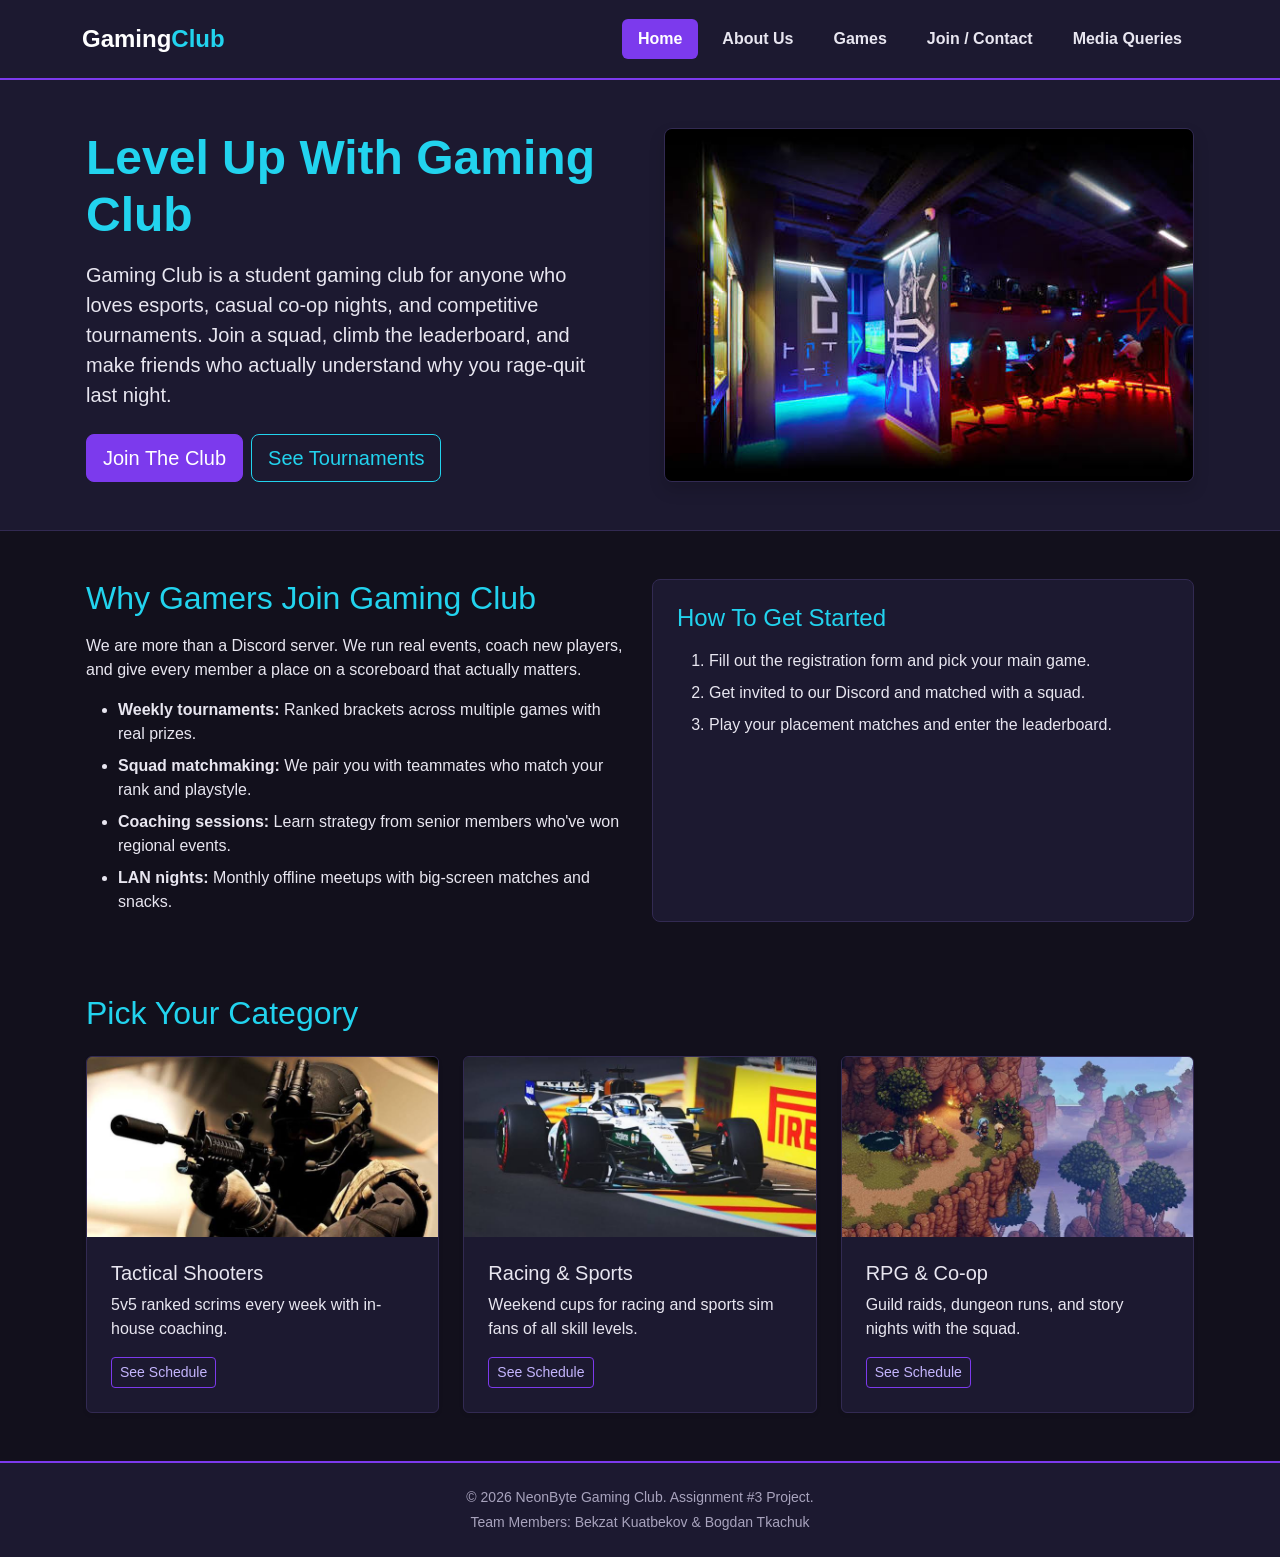
==== assignment3/index.html @ 928a2f24 "Assignment #3: Media Queries + Bootstrap Grid - assignment3/: separate Bootstrap 5 copy of the site " ====
<!DOCTYPE html>
<html lang="en" data-bs-theme="dark">
<head>
  <!-- Assignment #3: Media Queries + Bootstrap Grid | Team: Bogdan | Group: SE-2511 | Page by: Bekzat Kuatbekov -->
  <meta charset="UTF-8">
  <meta name="viewport" content="width=device-width, initial-scale=1.0">
  <title>NeonByte Gaming - Home</title>
  <link rel="stylesheet" href="https://cdn.jsdelivr.net/npm/bootstrap@5.3.3/dist/css/bootstrap.min.css">
  <link rel="stylesheet" href="css/style.css">
</head>
<body class="d-flex flex-column min-vh-100">

<a class="visually-hidden-focusable btn btn-primary position-absolute top-0 start-0 m-2" href="#main">Skip to main content</a>

<!-- Task 5: Bootstrap navbar (collapses into a hamburger below lg) -->
<nav class="navbar navbar-expand-lg bg-dark border-bottom border-2 border-primary sticky-top py-3" aria-label="Main navigation">
  <div class="container">
    <a class="navbar-brand fw-bold fs-4" href="index.html">Gaming<span class="text-info">Club</span></a>
    <button class="navbar-toggler" type="button" data-bs-toggle="collapse" data-bs-target="#mainNav"
            aria-controls="mainNav" aria-expanded="false" aria-label="Toggle navigation">
      <span class="navbar-toggler-icon"></span>
    </button>
    <div class="collapse navbar-collapse" id="mainNav">
      <ul class="navbar-nav ms-auto gap-lg-2 mt-3 mt-lg-0 fw-semibold">
        <li class="nav-item"><a class="nav-link active rounded px-3" aria-current="page" href="index.html">Home</a></li>
        <li class="nav-item"><a class="nav-link rounded px-3" href="about.html">About Us</a></li>
        <li class="nav-item"><a class="nav-link rounded px-3" href="games.html">Games</a></li>
        <li class="nav-item"><a class="nav-link rounded px-3" href="contact.html">Join / Contact</a></li>
        <li class="nav-item"><a class="nav-link rounded px-3" href="media-queries.html">Media Queries</a></li>
      </ul>
    </div>
  </div>
</nav>

<main id="main" class="flex-grow-1">

  <!-- Task 3: two-column section (col-lg-6) -->
  <section class="bg-body-tertiary border-bottom py-4 py-md-5" aria-labelledby="hero-title">
    <div class="container px-3 px-sm-2 px-md-3">
      <div class="row align-items-center g-4 g-lg-5">
        <div class="col-12 col-lg-6">
          <h1 id="hero-title" class="display-5 fw-bold mb-3">Level Up With Gaming Club</h1>
          <p class="lead mb-4">Gaming Club is a student gaming club for anyone who loves esports,
            casual co-op nights, and competitive tournaments. Join a squad,
            climb the leaderboard, and make friends who actually understand
            why you rage-quit last night.</p>
          <!-- Task 6: Bootstrap buttons (btn-lg, primary + outline) -->
          <div class="d-flex flex-wrap gap-2">
            <a href="contact.html" class="btn btn-primary btn-lg">Join The Club</a>
            <a href="games.html" class="btn btn-outline-info btn-lg">See Tournaments</a>
          </div>
        </div>
        <div class="col-12 col-lg-6">
          <img src="../images/im2.jpg" alt="Gamer wearing a headset playing on a PC setup with RGB lighting"
               class="img-fluid w-100 rounded-3 border shadow">
        </div>
      </div>
    </div>
  </section>

  <!-- Task 3: second two-column section (col-md-6 / col-lg-6) -->
  <section class="container px-3 px-sm-2 px-md-3 py-4 py-md-5" aria-labelledby="why-title">
    <div class="row g-4">
      <div class="col-12 col-md-6 col-lg-6">
        <h2 id="why-title" class="mb-3">Why Gamers Join Gaming Club</h2>
        <p class="mb-3">We are more than a Discord server. We run real events, coach new
          players, and give every member a place on a scoreboard that
          actually matters.</p>
        <ul class="mb-0">
          <li class="mb-2"><strong>Weekly tournaments:</strong> Ranked brackets across
            multiple games with real prizes.</li>
          <li class="mb-2"><strong>Squad matchmaking:</strong> We pair you with teammates
            who match your rank and playstyle.</li>
          <li class="mb-2"><strong>Coaching sessions:</strong> Learn strategy from senior
            members who've won regional events.</li>
          <li class="mb-2"><strong>LAN nights:</strong> Monthly offline meetups with
            big-screen matches and snacks.</li>
        </ul>
      </div>
      <div class="col-12 col-md-6 col-lg-6">
        <div class="bg-body-tertiary border rounded-3 h-100 p-3 p-md-4">
          <h3 class="h4 mb-3">How To Get Started</h3>
          <ol class="mb-0">
            <li class="mb-2">Fill out the registration form and pick your main game.</li>
            <li class="mb-2">Get invited to our Discord and matched with a squad.</li>
            <li class="mb-2">Play your placement matches and enter the leaderboard.</li>
          </ol>
        </div>
      </div>
    </div>
  </section>

  <!-- Task 3 + Task 8: three-column section (col-lg-4) with Bootstrap cards -->
  <section class="container px-3 px-sm-2 px-md-3 pb-4 pb-md-5 mt-lg-4" aria-labelledby="cat-title">
    <h2 id="cat-title" class="mb-4">Pick Your Category</h2>
    <div class="row g-4">
      <div class="col-12 col-md-6 col-lg-4">
        <article class="card nb-card h-100 shadow-sm">
          <img src="../images/im3.jpg" alt="Tactical shooter game scene on a monitor" class="card-img-top nb-card-img">
          <div class="card-body d-flex flex-column p-4">
            <h3 class="card-title h5">Tactical Shooters</h3>
            <p class="card-text">5v5 ranked scrims every week with in-house coaching.</p>
            <a href="games.html" class="btn btn-outline-primary btn-sm align-self-start mt-auto">See Schedule</a>
          </div>
        </article>
      </div>
      <div class="col-12 col-md-6 col-lg-4">
        <article class="card nb-card h-100 shadow-sm">
          <img src="../images/im4.jpg" alt="Racing game controller and steering wheel setup" class="card-img-top nb-card-img">
          <div class="card-body d-flex flex-column p-4">
            <h3 class="card-title h5">Racing &amp; Sports</h3>
            <p class="card-text">Weekend cups for racing and sports sim fans of all skill levels.</p>
            <a href="games.html" class="btn btn-outline-primary btn-sm align-self-start mt-auto">See Schedule</a>
          </div>
        </article>
      </div>
      <div class="col-12 col-md-12 col-lg-4">
        <article class="card nb-card h-100 shadow-sm">
          <img src="../images/im5.jpg" alt="Fantasy role playing game character on screen" class="card-img-top nb-card-img">
          <div class="card-body d-flex flex-column p-4">
            <h3 class="card-title h5">RPG &amp; Co-op</h3>
            <p class="card-text">Guild raids, dungeon runs, and story nights with the squad.</p>
            <a href="games.html" class="btn btn-outline-primary btn-sm align-self-start mt-auto">See Schedule</a>
          </div>
        </article>
      </div>
    </div>
  </section>

</main>

<footer class="bg-dark border-top border-2 border-primary text-center py-4 px-3 mt-auto">
  <div class="container">
    <p class="small text-body-secondary mb-1">&copy; 2026 NeonByte Gaming Club. Assignment #3 Project.</p>
    <p class="small text-body-secondary mb-0">Team Members: Bekzat Kuatbekov &amp; Bogdan Tkachuk</p>
  </div>
</footer>

<script src="https://cdn.jsdelivr.net/npm/bootstrap@5.3.3/dist/js/bootstrap.bundle.min.js"></script>
</body>
</html>
---- assignment3/css/style.css ----
/* =========================================================
   NeonByte Gaming - Assignment #3 (Bootstrap 5 version)
   This file ONLY re-colours Bootstrap to keep our neon palette.
   All layout comes from the Bootstrap grid, and ALL margins /
   paddings come from Bootstrap spacing utilities (m-*, p-*).

   Palette (same as Assignment 1-2):
   - Background (deep space):  #12101c
   - Panel background:         #1c1930
   - Border:                   #322a52
   - Primary accent (neon):    #7c3aed
   - Secondary accent (cyan):  #22d3ee
   - Text (light):             #e8e6f0
   ========================================================= */

/* ---------- Bootstrap CSS variables -> our palette ---------- */
:root[data-bs-theme="dark"] {
    --bs-body-font-family: 'Segoe UI', Tahoma, Verdana, sans-serif;
    --bs-body-bg: #12101c;
    --bs-body-bg-rgb: 18, 16, 28;
    --bs-body-color: #e8e6f0;
    --bs-body-color-rgb: 232, 230, 240;
    --bs-secondary-color: #a8a3bd;           /* muted text, 6.9:1 on panel */
    --bs-heading-color: #22d3ee;              /* cyan headings like before */
    --bs-border-color: #322a52;
    --bs-tertiary-bg: #1c1930;                /* .bg-body-tertiary = panel */
    --bs-tertiary-bg-rgb: 28, 25, 48;
    --bs-dark-rgb: 28, 25, 48;                /* .bg-dark = panel colour */
    --bs-primary: #7c3aed;
    --bs-primary-rgb: 124, 58, 237;           /* .border-primary = neon purple */
    --bs-info: #22d3ee;
    --bs-info-rgb: 34, 211, 238;              /* .text-info / .border-info = cyan */
    --bs-link-color: #22d3ee;
    --bs-link-color-rgb: 34, 211, 238;
    --bs-link-hover-color: #a78bfa;           /* lighter purple = readable on dark */
    --bs-link-hover-color-rgb: 167, 139, 250;
}

/* ---------- Navbar link states ---------- */
.navbar .nav-link {
    color: #e8e6f0;
    transition: background-color 0.2s ease, color 0.2s ease;
}

.navbar .nav-link:hover,
.navbar .nav-link:focus-visible,
.navbar .nav-link.active {
    background-color: #7c3aed;
    color: #ffffff;
}

/* ---------- Buttons: Bootstrap button variables re-coloured ---------- */
.btn-primary {
    --bs-btn-color: #ffffff;
    --bs-btn-bg: #7c3aed;
    --bs-btn-border-color: #7c3aed;
    --bs-btn-hover-color: #ffffff;
    --bs-btn-hover-bg: #6d28d9;
    --bs-btn-hover-border-color: #6d28d9;
    --bs-btn-active-color: #ffffff;
    --bs-btn-active-bg: #5b21b6;
    --bs-btn-active-border-color: #5b21b6;
    --bs-btn-focus-shadow-rgb: 124, 58, 237;
}

.btn-outline-primary {
    --bs-btn-color: #c4b5fd;
    --bs-btn-border-color: #7c3aed;
    --bs-btn-hover-color: #ffffff;
    --bs-btn-hover-bg: #7c3aed;
    --bs-btn-hover-border-color: #7c3aed;
    --bs-btn-active-color: #ffffff;
    --bs-btn-active-bg: #6d28d9;
    --bs-btn-active-border-color: #6d28d9;
    --bs-btn-focus-shadow-rgb: 124, 58, 237;
}

.btn-outline-info {
    --bs-btn-color: #22d3ee;
    --bs-btn-border-color: #22d3ee;
    --bs-btn-hover-color: #12101c;
    --bs-btn-hover-bg: #22d3ee;
    --bs-btn-hover-border-color: #22d3ee;
    --bs-btn-active-color: #12101c;
    --bs-btn-active-bg: #22d3ee;
    --bs-btn-active-border-color: #22d3ee;
}

/* ---------- Cards ---------- */
.card {
    --bs-card-bg: #1c1930;
    --bs-card-border-color: #322a52;
}

.nb-card {
    transition: transform 0.2s ease, box-shadow 0.2s ease, border-color 0.2s ease;
}

.nb-card:hover {
    transform: translateY(-6px);
    box-shadow: 0 10px 24px rgba(124, 58, 237, 0.35);
    border-color: #7c3aed;
}

.nb-card-img {
    height: 180px;
    object-fit: cover;
}

/* Circular profile image (border-radius: 50% via .rounded-circle) */
.nb-profile-img {
    width: 140px;
    height: 140px;
    object-fit: cover;
}

.nb-banner {
    height: 220px;
    object-fit: cover;
}

.nb-highlight {
    --bs-card-bg: rgba(124, 58, 237, 0.12);
}

/* Sidebar list with cyan accent (like Assignment 2) */
.nb-list-item {
    background-color: #12101c;
    border-left: 3px solid #22d3ee;
}

/* ---------- Table ---------- */
.nb-table {
    --bs-table-bg: #1c1930;
    --bs-table-color: #e8e6f0;
    --bs-table-border-color: #322a52;
    --bs-table-striped-bg: #241f3d;
    --bs-table-striped-color: #e8e6f0;
    --bs-table-hover-bg: #2e2650;
    --bs-table-hover-color: #ffffff;
}

.nb-table thead th {
    --bs-table-bg: #7c3aed;
    --bs-table-color: #ffffff;
}

/* ---------- Forms ---------- */
.form-control:focus,
.form-select:focus,
.form-check-input:focus {
    border-color: #22d3ee;
    box-shadow: 0 0 0 0.25rem rgba(34, 211, 238, 0.25);
}

.form-check-input:checked {
    background-color: #7c3aed;
    border-color: #7c3aed;
}

/* ---------- Carousel ---------- */
.carousel-item img {
    aspect-ratio: 640 / 420;
    object-fit: cover;
}

/* Bootstrap's dark mode turns carousel arrows/indicators black;
   keep them white so they stay visible on our images */
:root[data-bs-theme="dark"] .carousel .carousel-control-prev-icon,
:root[data-bs-theme="dark"] .carousel .carousel-control-next-icon {
    filter: none;
}

:root[data-bs-theme="dark"] .carousel .carousel-indicators [data-bs-target] {
    background-color: #ffffff;
}
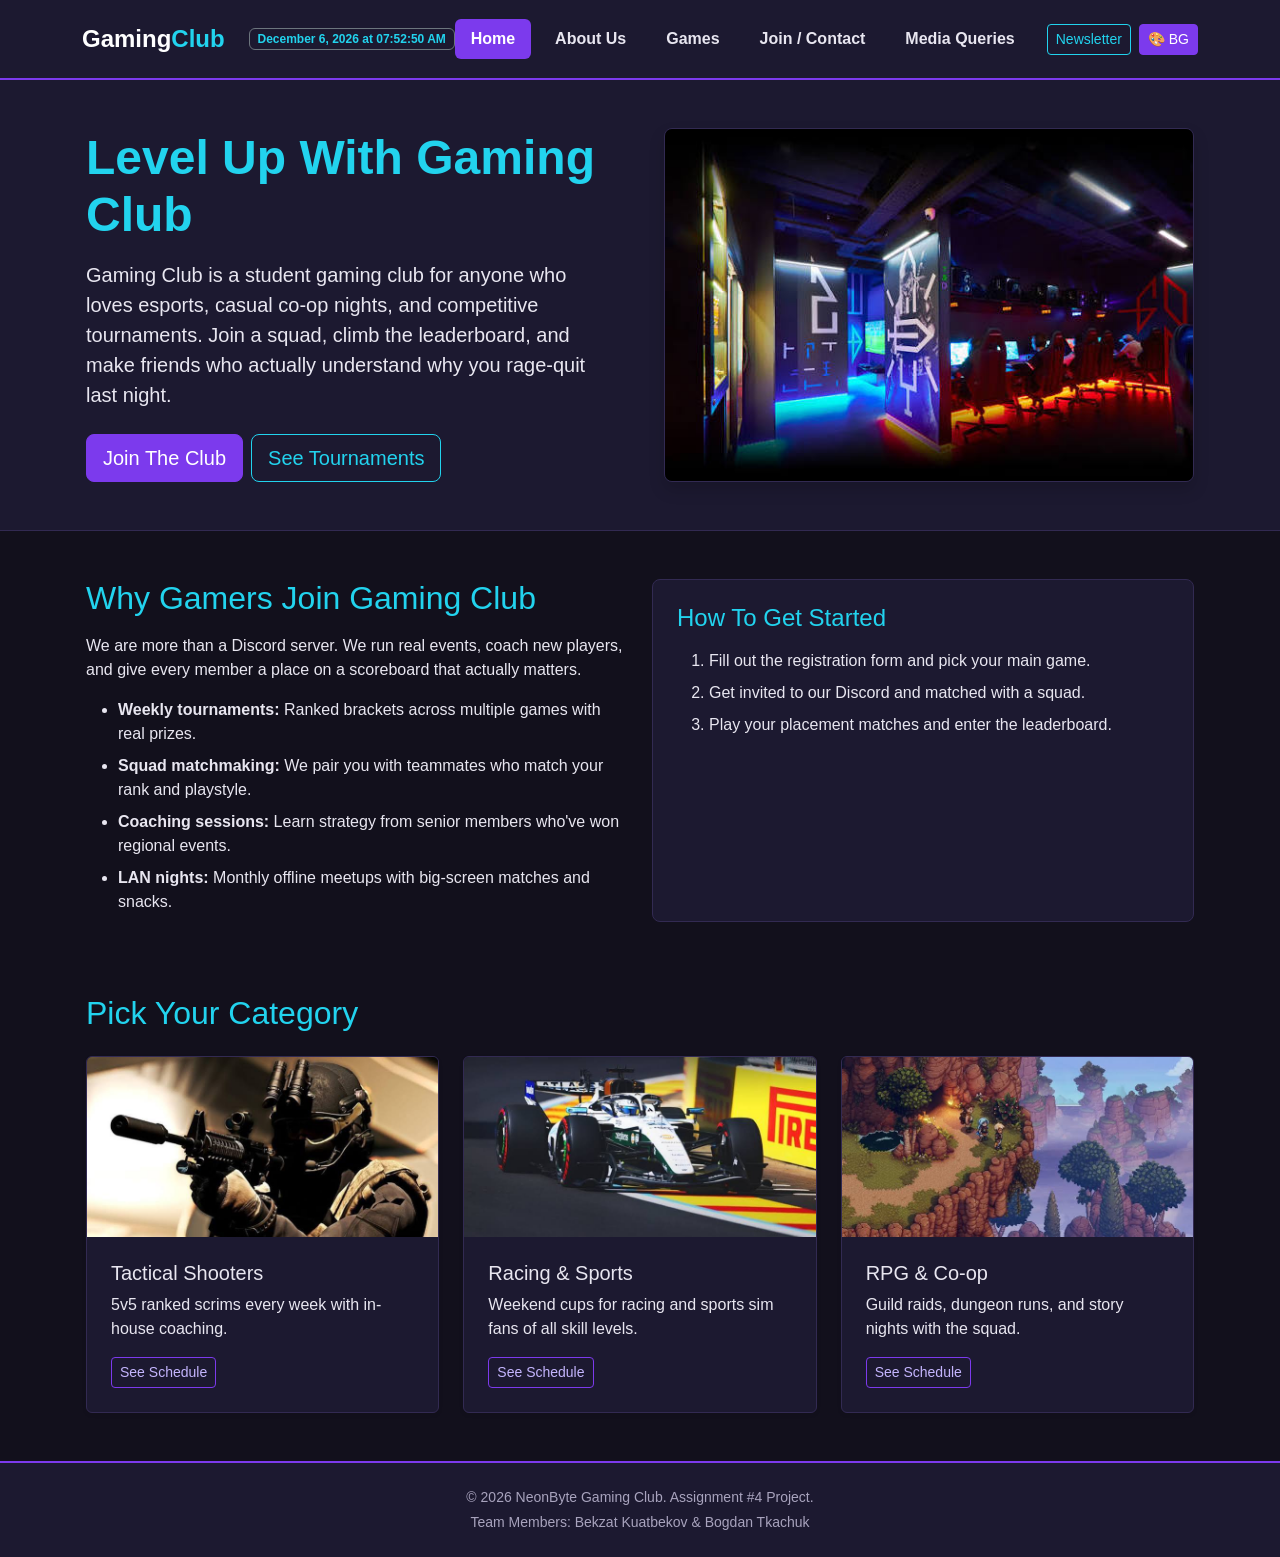
==== commit 3a503b04: "Assignment 4. Introduction to JavaScript" ====
--- a/assignment3/index.html
+++ b/assignment3/index.html
@@ -1,7 +1,7 @@
 <!DOCTYPE html>
 <html lang="en" data-bs-theme="dark">
 <head>
-  <!-- Assignment #3: Media Queries + Bootstrap Grid | Team: Bogdan | Group: SE-2511 | Page by: Bekzat Kuatbekov -->
+  <!-- Assignment #4: Introduction to JavaScript | Team: NeonByte | Group: SE-2511 | Page by: Bekzat Kuatbekov -->
   <meta charset="UTF-8">
   <meta name="viewport" content="width=device-width, initial-scale=1.0">
   <title>NeonByte Gaming - Home</title>
@@ -12,21 +12,36 @@
 
 <a class="visually-hidden-focusable btn btn-primary position-absolute top-0 start-0 m-2" href="#main">Skip to main content</a>
 
-<!-- Task 5: Bootstrap navbar (collapses into a hamburger below lg) -->
+<!-- Task 5: Live Date & Time + Task 3/4 buttons in Navbar -->
 <nav class="navbar navbar-expand-lg bg-dark border-bottom border-2 border-primary sticky-top py-3" aria-label="Main navigation">
   <div class="container">
     <a class="navbar-brand fw-bold fs-4" href="index.html">Gaming<span class="text-info">Club</span></a>
+
+    <!-- Task 5: Живые дата и время -->
+    <span id="current-date-time" class="badge bg-tertiary border border-secondary text-info ms-2 d-none d-md-inline-block"></span>
+
     <button class="navbar-toggler" type="button" data-bs-toggle="collapse" data-bs-target="#mainNav"
             aria-controls="mainNav" aria-expanded="false" aria-label="Toggle navigation">
       <span class="navbar-toggler-icon"></span>
     </button>
+
     <div class="collapse navbar-collapse" id="mainNav">
-      <ul class="navbar-nav ms-auto gap-lg-2 mt-3 mt-lg-0 fw-semibold">
+      <ul class="navbar-nav ms-auto gap-lg-2 mt-3 mt-lg-0 fw-semibold align-items-center">
         <li class="nav-item"><a class="nav-link active rounded px-3" aria-current="page" href="index.html">Home</a></li>
         <li class="nav-item"><a class="nav-link rounded px-3" href="about.html">About Us</a></li>
         <li class="nav-item"><a class="nav-link rounded px-3" href="games.html">Games</a></li>
         <li class="nav-item"><a class="nav-link rounded px-3" href="contact.html">Join / Contact</a></li>
         <li class="nav-item"><a class="nav-link rounded px-3" href="media-queries.html">Media Queries</a></li>
+
+        <!-- Task 3: Кнопка открытия Попапа -->
+        <li class="nav-item ms-lg-2">
+          <button id="open-popup-btn" class="btn btn-outline-info btn-sm">Newsletter</button>
+        </li>
+
+        <!-- Task 4: Кнопка смены цвета фона -->
+        <li class="nav-item">
+          <button id="change-bg-btn" class="btn btn-primary btn-sm" title="Change Background Color">🎨 BG</button>
+        </li>
       </ul>
     </div>
   </div>
@@ -44,21 +59,20 @@
             casual co-op nights, and competitive tournaments. Join a squad,
             climb the leaderboard, and make friends who actually understand
             why you rage-quit last night.</p>
-          <!-- Task 6: Bootstrap buttons (btn-lg, primary + outline) -->
           <div class="d-flex flex-wrap gap-2">
             <a href="contact.html" class="btn btn-primary btn-lg">Join The Club</a>
             <a href="games.html" class="btn btn-outline-info btn-lg">See Tournaments</a>
           </div>
         </div>
         <div class="col-12 col-lg-6">
-          <img src="../images/im2.jpg" alt="Gamer wearing a headset playing on a PC setup with RGB lighting"
+          <img src="images/im2.jpg" alt="Gamer wearing a headset playing on a PC setup with RGB lighting"
                class="img-fluid w-100 rounded-3 border shadow">
         </div>
       </div>
     </div>
   </section>
 
-  <!-- Task 3: second two-column section (col-md-6 / col-lg-6) -->
+  <!-- Task 3: second two-column section -->
   <section class="container px-3 px-sm-2 px-md-3 py-4 py-md-5" aria-labelledby="why-title">
     <div class="row g-4">
       <div class="col-12 col-md-6 col-lg-6">
@@ -90,13 +104,13 @@
     </div>
   </section>
 
-  <!-- Task 3 + Task 8: three-column section (col-lg-4) with Bootstrap cards -->
+  <!-- Task 3 + Task 8: three-column section -->
   <section class="container px-3 px-sm-2 px-md-3 pb-4 pb-md-5 mt-lg-4" aria-labelledby="cat-title">
     <h2 id="cat-title" class="mb-4">Pick Your Category</h2>
     <div class="row g-4">
       <div class="col-12 col-md-6 col-lg-4">
         <article class="card nb-card h-100 shadow-sm">
-          <img src="../images/im3.jpg" alt="Tactical shooter game scene on a monitor" class="card-img-top nb-card-img">
+          <img src="images/im3.jpg" alt="Tactical shooter game scene on a monitor" class="card-img-top nb-card-img">
           <div class="card-body d-flex flex-column p-4">
             <h3 class="card-title h5">Tactical Shooters</h3>
             <p class="card-text">5v5 ranked scrims every week with in-house coaching.</p>
@@ -106,7 +120,7 @@
       </div>
       <div class="col-12 col-md-6 col-lg-4">
         <article class="card nb-card h-100 shadow-sm">
-          <img src="../images/im4.jpg" alt="Racing game controller and steering wheel setup" class="card-img-top nb-card-img">
+          <img src="images/im4.jpg" alt="Racing game controller and steering wheel setup" class="card-img-top nb-card-img">
           <div class="card-body d-flex flex-column p-4">
             <h3 class="card-title h5">Racing &amp; Sports</h3>
             <p class="card-text">Weekend cups for racing and sports sim fans of all skill levels.</p>
@@ -116,7 +130,7 @@
       </div>
       <div class="col-12 col-md-12 col-lg-4">
         <article class="card nb-card h-100 shadow-sm">
-          <img src="../images/im5.jpg" alt="Fantasy role playing game character on screen" class="card-img-top nb-card-img">
+          <img src="images/im5.jpg" alt="Fantasy role playing game character on screen" class="card-img-top nb-card-img">
           <div class="card-body d-flex flex-column p-4">
             <h3 class="card-title h5">RPG &amp; Co-op</h3>
             <p class="card-text">Guild raids, dungeon runs, and story nights with the squad.</p>
@@ -131,11 +145,27 @@
 
 <footer class="bg-dark border-top border-2 border-primary text-center py-4 px-3 mt-auto">
   <div class="container">
-    <p class="small text-body-secondary mb-1">&copy; 2026 NeonByte Gaming Club. Assignment #3 Project.</p>
+    <p class="small text-body-secondary mb-1">&copy; 2026 NeonByte Gaming Club. Assignment #4 Project.</p>
     <p class="small text-body-secondary mb-0">Team Members: Bekzat Kuatbekov &amp; Bogdan Tkachuk</p>
   </div>
 </footer>
 
+<!-- Task 3: Всплывающее модальное окно -->
+<div id="popup-modal" class="popup-overlay" aria-hidden="true">
+  <div class="popup-content">
+    <button id="close-popup-btn" class="popup-close-btn" aria-label="Close">&times;</button>
+    <h3 class="h4 text-info mb-3">Join Gaming Club Newsletter</h3>
+    <p class="small text-body-secondary mb-3">Subscribe to get weekly tournament brackets and gaming news straight to your inbox.</p>
+    <form onsubmit="event.preventDefault(); alert('Subscribed!'); document.getElementById('popup-modal').classList.remove('active');">
+      <div class="mb-3">
+        <input type="email" class="form-control" placeholder="Enter your email" required>
+      </div>
+      <button type="submit" class="btn btn-primary w-100">Subscribe Now</button>
+    </form>
+  </div>
+</div>
+
 <script src="https://cdn.jsdelivr.net/npm/bootstrap@5.3.3/dist/js/bootstrap.bundle.min.js"></script>
+<script src="js/main.js"></script>
 </body>
-</html>
+</html>
--- a/assignment3/css/style.css
+++ b/assignment3/css/style.css
@@ -174,3 +174,126 @@
 :root[data-bs-theme="dark"] .carousel .carousel-indicators [data-bs-target] {
     background-color: #ffffff;
 }
+
+/* ---------- JS Features Custom CSS ---------- */
+
+/* Task 2: Custom Accordion */
+.custom-accordion-item {
+    border: 1px solid #322a52;
+    border-radius: 8px;
+    background-color: #1c1930;
+    overflow: hidden;
+    margin-bottom: 1rem;
+}
+
+.custom-accordion-header {
+    width: 100%;
+    padding: 1.2rem;
+    background: none;
+    border: none;
+    color: #22d3ee;
+    font-weight: 600;
+    font-size: 1.1rem;
+    text-align: left;
+    display: flex;
+    justify-content: space-between;
+    align-items: center;
+    cursor: pointer;
+    transition: background-color 0.3s ease;
+}
+
+.custom-accordion-header:hover {
+    background-color: rgba(124, 58, 237, 0.15);
+}
+
+.custom-accordion-header::after {
+    content: '+';
+    font-size: 1.5rem;
+    color: #7c3aed;
+    transition: transform 0.3s ease;
+}
+
+.custom-accordion-item.active .custom-accordion-header::after {
+    content: '−';
+    transform: rotate(180deg);
+}
+
+.custom-accordion-body {
+    max-height: 0;
+    overflow: hidden;
+    transition: max-height 0.4s ease-out;
+    padding: 0 1.2rem;
+    color: #e8e6f0;
+}
+
+.custom-accordion-item.active .custom-accordion-body {
+    padding: 0 1.2rem 1.2rem 1.2rem;
+}
+
+/* Task 3: Popup Modal */
+.popup-overlay {
+    position: fixed;
+    top: 0;
+    left: 0;
+    width: 100%;
+    height: 100%;
+    background: rgba(18, 16, 28, 0.85);
+    backdrop-filter: blur(5px);
+    display: flex;
+    align-items: center;
+    justify-content: center;
+    opacity: 0;
+    visibility: hidden;
+    transition: opacity 0.3s ease, visibility 0.3s ease;
+    z-index: 2000;
+}
+
+.popup-overlay.active {
+    opacity: 1;
+    visibility: visible;
+}
+
+.popup-content {
+    background-color: #1c1930;
+    border: 2px solid #7c3aed;
+    border-radius: 12px;
+    padding: 2rem;
+    width: 90%;
+    max-width: 480px;
+    position: relative;
+    box-shadow: 0 10px 30px rgba(124, 58, 237, 0.4);
+    transform: translateY(-20px);
+    transition: transform 0.3s ease;
+}
+
+.popup-overlay.active .popup-content {
+    transform: translateY(0);
+}
+
+.popup-close-btn {
+    position: absolute;
+    top: 15px;
+    right: 15px;
+    background: none;
+    border: none;
+    color: #22d3ee;
+    font-size: 1.8rem;
+    cursor: pointer;
+    line-height: 1;
+}
+
+/* Task 1: Validation Styles */
+.error-text {
+    color: #ef4444;
+    font-size: 0.85rem;
+    margin-top: 0.25rem;
+    min-height: 1.2rem;
+}
+
+.is-invalid {
+    border-color: #ef4444 !important;
+}
+
+.is-valid {
+    border-color: #10b981 !important;
+}
